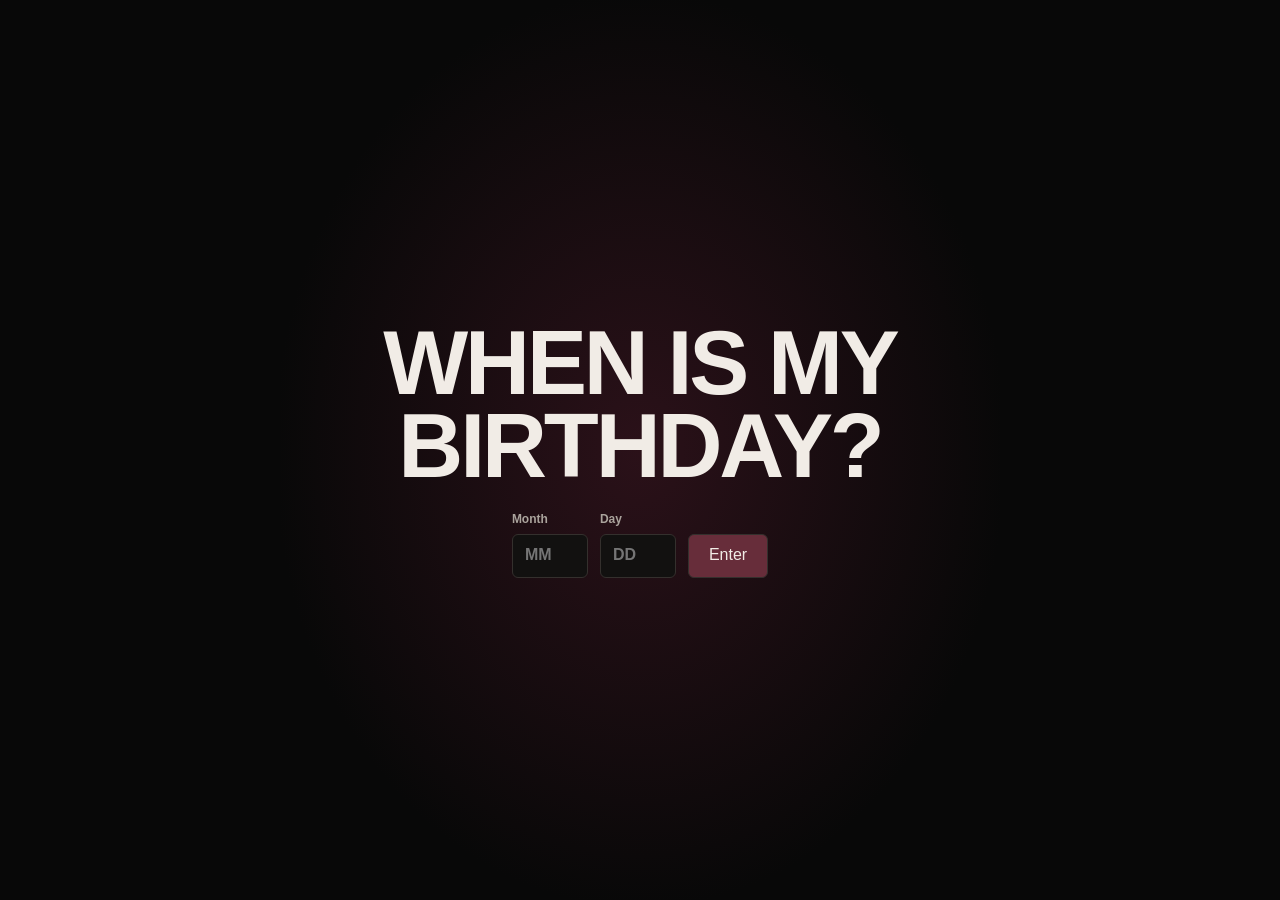
==== birthday.html @ 681bc695 "Add a birthday quiz at the site entrance" ====
<!doctype html>
<html lang="en">
<head>
  <meta charset="utf-8">
  <meta name="viewport" content="width=device-width, initial-scale=1">
  <meta name="theme-color" content="#080808">
  <meta name="robots" content="noindex">
  <link rel="icon" href="data:,">
  <link rel="stylesheet" href="site.css">
  <title>Birthday | Ahmed Khalil Daoudi</title>
  <script src="birthday.js" defer></script>
</head>
<body>
  <main class="birthday-page shell">
    <section class="birthday-question" aria-labelledby="birthday-title">
      <h1 id="birthday-title">When is my birthday?</h1>
      <form id="birthday-form">
        <label>Month <input name="month" type="number" inputmode="numeric" min="1" max="12" step="1" placeholder="MM" required></label>
        <label>Day <input name="day" type="number" inputmode="numeric" min="1" max="31" step="1" placeholder="DD" required></label>
        <button type="submit">Enter</button>
      </form>
    </section>
  </main>
  <audio id="birthday-audio" src="assets/birthday-soundtrack.m4a" preload="none"></audio>
</body>
</html>
---- site.css ----
:root { color-scheme: dark; --bg:#080808; --panel:#121110; --ink:#f1ece6; --muted:#aaa39c; --line:#34302d; --accent:#b96774; font-family:Arial,Helvetica,sans-serif; background:var(--bg); color:var(--ink); }
    * { box-sizing:border-box; }
    html { scroll-behavior:smooth; }
    body { margin:0; line-height:1.55; }
    a { color:inherit; text-decoration:none; }
    a:focus-visible { outline:2px solid var(--accent); outline-offset:5px; }
    .shell { width:min(1360px,calc(100% - 72px)); margin-inline:auto; }
    .masthead { display:flex; justify-content:space-between; align-items:center; min-height:82px; border-bottom:1px solid var(--line); position:relative; z-index:5; }
    .brand { display:flex; align-items:center; gap:12px; font-size:11px; font-weight:700; text-transform:uppercase; letter-spacing:.16em; }
    .brand-mark { display:grid; place-items:center; width:34px; height:34px; border:1px solid #716a62; border-radius:50%; font-family:Georgia,serif; font-size:13px; font-style:italic; letter-spacing:0; }
    nav { display:flex; gap:34px; font-size:10px; font-weight:700; letter-spacing:.17em; text-transform:uppercase; }
    nav a { display:inline-flex; align-items:center; justify-content:center; min-height:44px; min-width:44px; }
    nav a:hover, .text-link:hover { color:var(--accent); }
    .sound-toggle {
      position:fixed; z-index:6; right:clamp(12px,3vw,36px); bottom:max(12px,env(safe-area-inset-bottom));
      width:44px; height:44px; padding:0; border:1px solid var(--line); border-radius:50%;
      background:var(--bg); color:var(--ink); cursor:pointer;
    }
    .sound-toggle:not([hidden]) { display:grid; place-items:center; }
    .sound-toggle:not([data-playing]) .sound-on,
    .sound-toggle[data-playing] .sound-off { display:none; }
    .sound-toggle:disabled { opacity:.5; cursor:default; }
    .sound-toggle:focus-visible { outline:2px solid var(--accent); outline-offset:3px; }
    section { scroll-margin-top:25px; }
    .hero { min-height:720px; position:relative; overflow:hidden; border-bottom:1px solid var(--line); }
    .hero::before { content:""; position:absolute; inset:0; background:radial-gradient(ellipse at 68% 70%,#2b1119 0,transparent 50%); }
    .hero-top { display:flex; justify-content:space-between; align-items:start; gap:30px; position:relative; z-index:3; padding-top:44px; }
    .role-stack { font-family:Impact,"Arial Narrow",sans-serif; font-size:clamp(20px,2.3vw,32px); line-height:.98; text-transform:uppercase; letter-spacing:-.015em; }
    .role-stack span { display:block; }
    .hero-name { position:absolute; z-index:1; top:44px; left:0; right:0; margin:0; color:var(--accent); background:var(--accent) url("assets/burgundy-texture.png") center/cover; -webkit-background-clip:text; background-clip:text; -webkit-text-fill-color:transparent; filter:brightness(2.8); font-family:Impact,"Arial Narrow",sans-serif; font-size:clamp(76px,14.5vw,210px); font-weight:900; line-height:.82; letter-spacing:-.055em; text-align:center; text-transform:uppercase; }
    .hero-name span { display:block; white-space:nowrap; }
    .hero-name span + span { margin-top:.04em; }
    .portrait { position:absolute; z-index:2; height:min(86%,670px); width:auto; max-width:none; right:16%; top:44px; object-fit:contain; -webkit-mask-image:linear-gradient(to bottom,#000 0 45%,transparent 78%); mask-image:linear-gradient(to bottom,#000 0 45%,transparent 78%); }
    .hero-bottom { position:absolute; z-index:3; left:0; right:0; bottom:39px; display:flex; justify-content:space-between; align-items:end; gap:20px; }
    .eyebrow { color:var(--accent); font-size:10px; font-weight:700; text-transform:uppercase; letter-spacing:.2em; }
    .hero-bottom p { max-width:350px; margin:11px 0 22px; color:var(--ink); font-size:16px; }
    .text-link { display:inline-block; padding-bottom:5px; border-bottom:1px solid currentColor; font-size:11px; font-weight:700; text-transform:uppercase; letter-spacing:.14em; }
    .scroll-cue { color:var(--muted); font-size:10px; letter-spacing:.2em; text-transform:uppercase; }
    .scroll-cue::before { content:""; display:inline-block; width:35px; height:1px; margin:0 10px 4px 0; background:var(--accent); }

.section{padding:96px 0;border-bottom:1px solid var(--line)}
.section-head{display:flex;justify-content:space-between;align-items:start;gap:30px;margin-bottom:45px}
.section :is(h1,h2),.contact h2{margin:0;font-family:Impact,"Arial Narrow",sans-serif;font-size:clamp(52px,7vw,100px);font-weight:900;line-height:.92;letter-spacing:-.035em;text-transform:uppercase}
.intro{display:grid;grid-template-columns:1fr 1fr;gap:70px;max-width:1050px;margin-left:auto}
.intro p{margin:0;font-family:Georgia,serif;font-size:clamp(20px,2.2vw,29px);line-height:1.45}
.intro p+p{color:var(--muted)}
.project-list{border-top:1px solid var(--line)}
.project{display:grid;grid-template-columns:4rem minmax(0,1fr) 12rem;gap:25px;padding:36px 0;border-bottom:1px solid var(--line);align-items:start}
.project-number,.project-status{color:var(--accent);font-size:10px;font-weight:700;letter-spacing:.15em;text-transform:uppercase}
.project h3{margin:0 0 10px;font-family:Georgia,serif;font-size:clamp(29px,3vw,43px);font-weight:400;line-height:1.15}
.project p{max-width:620px;margin:0 0 18px;color:var(--muted);font-size:15px}
.project .text-link{margin-top:9px}.project-status{text-align:right}
.facts{display:grid;grid-template-columns:1fr 1fr;gap:70px}
.facts h3{margin:0 0 24px;color:var(--accent);font-size:11px;letter-spacing:.17em;text-transform:uppercase}
.fact{padding:18px 0;border-top:1px solid var(--line)}
.fact h4{margin:0 0 4px;font-family:Georgia,serif;font-size:22px;font-weight:400}
.fact p{margin:0;color:var(--muted);font-size:14px}
.collection{margin-top:75px}.collection:first-of-type{margin-top:0}
.gallery {
  position:relative; display:grid; isolation:isolate;
  width:min(30%,190px); margin:0 auto;
  perspective:1000px;
}
.gallery:focus-visible { outline:2px solid var(--accent); outline-offset:6px; }
.games .gallery { width:min(38%,310px); }
.gallery::before {
  content:""; position:absolute; z-index:-1; inset:-20% -55%;
  background:radial-gradient(ellipse,#5b223550,transparent 67%);
  pointer-events:none;
}
.gallery figure {
  position:relative; grid-area:1 / 1; visibility:hidden; opacity:0; pointer-events:none;
  transition:transform 460ms cubic-bezier(.22,.75,.25,1), opacity 380ms, filter 380ms;
}
.gallery figure[data-slot="current"] {
  visibility:visible; opacity:1; z-index:2; transform:translateZ(0); pointer-events:auto;
  pointer-events:auto;
}
.gallery figure:is([data-slot="previous"],[data-slot="next"]) {
  visibility:visible; opacity:1; filter:brightness(.48); z-index:1;
  transform:translateX(var(--card-offset)) translateY(5%) rotateY(var(--card-tilt)) scale(.83);
}
.gallery figure[data-slot="previous"] { --card-offset:-68%; --card-tilt:33deg; }
.gallery figure[data-slot="next"] { --card-offset:68%; --card-tilt:-33deg; }
.gallery figure button {
  position:absolute; inset:0 0 auto; width:100%; aspect-ratio:var(--art-ratio);
  padding:0; border:0; background:transparent; cursor:pointer;
}
.gallery figure button:focus-visible { outline:3px solid white; outline-offset:-4px; }
.gallery figure:has(button:not([hidden])) { pointer-events:auto; }
.gallery figure:not([data-slot="current"]) figcaption { visibility:hidden; }
@media(prefers-reduced-motion:reduce) { .gallery figure { transition:none; } }
.gallery figure{min-width:0;margin:0}
.collection{--art-ratio:2/3}
.games{--art-ratio:16/9}
.gallery figure > :is(img,.art,.book-cover){
  width:100%;
  aspect-ratio:var(--art-ratio);
  border:1px solid var(--line);
  background:#14100f;
}
.art{display:grid;place-items:center;padding:20px;color:#766d67;text-align:center;font-family:Georgia,serif;font-size:clamp(20px,2vw,30px);line-height:1.1}
.gallery img{display:block;width:100%;height:auto;object-fit:contain}
.cinema img[src="assets/films/i-origins.webp"],
.cinema img[src="assets/films/decision-to-leave.webp"],
.games img[src="assets/games/cyberpunk-2077.webp"],
.games img[src="assets/games/elden-ring.webp"],
.games img[src="assets/games/bloodborne.webp"],
.games img[src="assets/games/witcher-3.webp"]{object-fit:cover}
.games img[src="assets/games/cyberpunk-2077.webp"]{object-position:right center}
.book-cover{position:relative;container-type:inline-size}
.book-cover img{height:100%}
.book-cover-label{position:absolute;inset:auto 3.6% 2.4%;min-height:20.5%;display:grid;align-content:center;gap:1.5cqw;padding:3% 4%;background:rgba(0,0,0,.88);color:#fff;text-align:center;text-transform:uppercase;font-size:6.5cqw;line-height:1.05;font-weight:700}
.book-cover-label span{font-size:3.9cqw;letter-spacing:.06em}
.gallery figcaption{text-align:center;padding:12px 4px 0;min-height:48px;font-size:13px;line-height:1.35}
.gallery figcaption span{display:block;margin-top:3px;color:var(--muted);font-size:12px}
.contact{padding:110px 0}.contact-links{display:flex;gap:30px;flex-wrap:wrap;margin-top:35px}
footer{display:flex;justify-content:space-between;gap:20px;padding:25px 0 42px;border-top:1px solid var(--line);color:#8f8881;font-size:11px}
@media(max-width:900px){.section{padding:75px 0}.intro,.facts{gap:35px}}
@media(max-width:600px){nav{gap:8px;font-size:12px;letter-spacing:0}.section-head{display:block}.section-head :is(h1,h2){margin-top:15px}.intro,.facts{grid-template-columns:1fr}.project{grid-template-columns:2.5rem 1fr;gap:13px}.project-status{grid-column:2;text-align:left}.section :is(h1,h2),.contact h2{font-size:clamp(47px,13vw,70px)}.contact{padding:90px 0}footer{flex-direction:column}}
@media(prefers-reduced-motion:reduce){html{scroll-behavior:auto}}

@media (min-width:901px) and (max-height:950px) { .hero{min-height:650px} .hero-name{font-size:clamp(76px,12vw,170px)} .portrait{height:560px} }
@media (max-width:900px) { .shell{width:min(100% - 36px,700px)} .hero{min-height:650px} .hero-name{font-size:clamp(58px,14.5vw,110px)} .portrait{height:60%;right:5%} }
@media (max-width:600px) { .masthead{min-height:70px} .brand{font-size:9px;letter-spacing:.06em} .brand-mark{width:30px;height:30px} nav{gap:8px;font-size:12px;letter-spacing:0} .hero{min-height:700px} .hero-top{padding-top:25px} .role-stack{display:grid;grid-template-columns:repeat(2,max-content);gap:5px 17px;font-size:15px;line-height:1} .hero-name{top:115px;left:0;right:0;font-size:clamp(66px,19vw,82px);text-align:left} .portrait{top:318px;height:430px;right:-15%;-webkit-mask-image:linear-gradient(to bottom,#000 0 35%,transparent 65%);mask-image:linear-gradient(to bottom,#000 0 35%,transparent 65%)} .hero-bottom{bottom:25px} .hero-bottom p{max-width:245px;font-size:13px} .scroll-cue{display:none} }
    .interest-stage {
      display:grid; align-items:center; container-type:inline-size;
      justify-content:center; margin-top:20px;
      background:radial-gradient(ellipse at 70% 60%,#2b1119,transparent 67%);
    }
    #music .interest-stage {
      grid-template-columns:minmax(0,1fr) minmax(0,1.05fr) minmax(0,1fr);
      max-width:1050px; margin-inline:auto; overflow:clip;
    }
    .music-center { position:relative; z-index:1; text-align:center; }
    .music-center .interest-lettering { margin:0 0 14px; font-size:clamp(28px,12cqw,125px); }
    #music .interest-portrait {
      width:112%; height:auto; justify-self:start;
      mask-image:
        linear-gradient(to bottom,#000 0 48%,transparent 78%),
        linear-gradient(to right,#000 0 72%,transparent 100%);
      mask-composite:intersect;
    }
    #music .music-guitar {
      justify-self:end; width:280%; translate:5cqw -6cqw;
      mask-image:
        linear-gradient(to bottom,#000 0 55%,transparent 98%),
        linear-gradient(to right,transparent 44%,#000 64%),
        linear-gradient(to bottom right,#000 0 75%,transparent 94%);
    }
    .interest-lettering {
      background:var(--accent) url("assets/burgundy-texture.png") center/cover;
      background-clip:text; -webkit-text-fill-color:transparent; filter:brightness(2.8);
      font-family:Impact,"Arial Narrow",sans-serif; font-size:clamp(30px,14cqw,215px);
      font-weight:900; line-height:.86; letter-spacing:-.055em; text-transform:uppercase;
    }
    .collection-deck {
      position:relative; isolation:isolate; container-type:inline-size; overflow:clip;
      display:grid; align-items:center; padding-block:12px 4px;
      background:radial-gradient(ellipse at center,#2b1119,transparent 68%);
    }
    .collection .collection-deck h2,
    .collection .notes-title {
      margin:0; text-align:center; white-space:nowrap;
      font-size:clamp(60px,32cqw,410px); line-height:.88;
    }
    .collection .collection-deck h2 {
      pointer-events:none; grid-area:1 / 1; z-index:-1;
    }
    .collection-deck .gallery { grid-area:1 / 1; margin-top:48px; }
    .collection-deck output { position:absolute; width:1px; height:1px; overflow:hidden; clip-path:inset(50%); }
    #sports { container-type:inline-size; }
    .collection .notes-title { font-size:clamp(54px,20cqw,190px); }
    .interest-portrait {
      display:block; width:100%; height:clamp(125px,37vw,465px);
      object-fit:contain; object-position:center bottom;
      mask-image:linear-gradient(to bottom,#000 0 55%,transparent 100%);
    }
    .music-genres { margin:0; padding:0; list-style:none; }
    .music-genres li + li { margin-top:.16em; }
    #sports .interest-stage { grid-template-columns:minmax(0,min(59%,570px)) minmax(0,min(39%,360px)); }
    #sports .interest-portrait {
      opacity:.85; width:calc(100% + clamp(18px,5cqw,68px)); height:auto;
      margin-left:calc(-1 * clamp(18px,5cqw,68px));
      mask-image:
        linear-gradient(to bottom,#000 0 40%,transparent 88%),
        linear-gradient(to right,transparent 12%,#000 40% calc(100% - clamp(36px,9cqw,110px)),transparent 100%);
      mask-composite:intersect;
    }
    .interest-quote {
      margin:0; padding:16px 0; text-align:center;
      font:clamp(16px,3.4cqw,41px)/1.2 Georgia,serif;
      text-wrap:balance;
    }
    .interest-quote p { margin:0 0 10px; }
    @media(max-width:600px) {
      .music-genres.role-stack { display:block; font-size:clamp(10px,3.2vw,15px); }
    }

.birthday-locked body { display:none; }
.birthday-page {
  min-height:100svh; max-width:720px; display:grid; align-content:center;
  padding-block:48px; text-align:center;
  background:radial-gradient(ellipse at 50% 50%,#2b1119,transparent 72%);
}
.birthday-question h1 {
  margin:0 0 22px; font:900 clamp(42px,10vw,90px)/.92 Impact,"Arial Narrow",sans-serif;
  letter-spacing:-.035em; text-transform:uppercase;
}
#birthday-form {
  display:flex; align-items:end; justify-content:center; gap:12px;
}
#birthday-form label {
  display:grid; gap:5px; text-align:left; color:var(--muted);
  font-size:12px; font-weight:700;
}
#birthday-form :is(input,button) {
  min-height:44px; border:1px solid var(--line); border-radius:6px; padding:8px 12px;
  background:var(--panel); color:var(--ink); font:inherit; font-size:16px;
}
#birthday-form input { width:76px; }
#birthday-form button { background:#672d3a; padding-inline:20px; cursor:pointer; }
#birthday-form :is(input,button):focus-visible { outline:2px solid var(--accent); outline-offset:3px; }
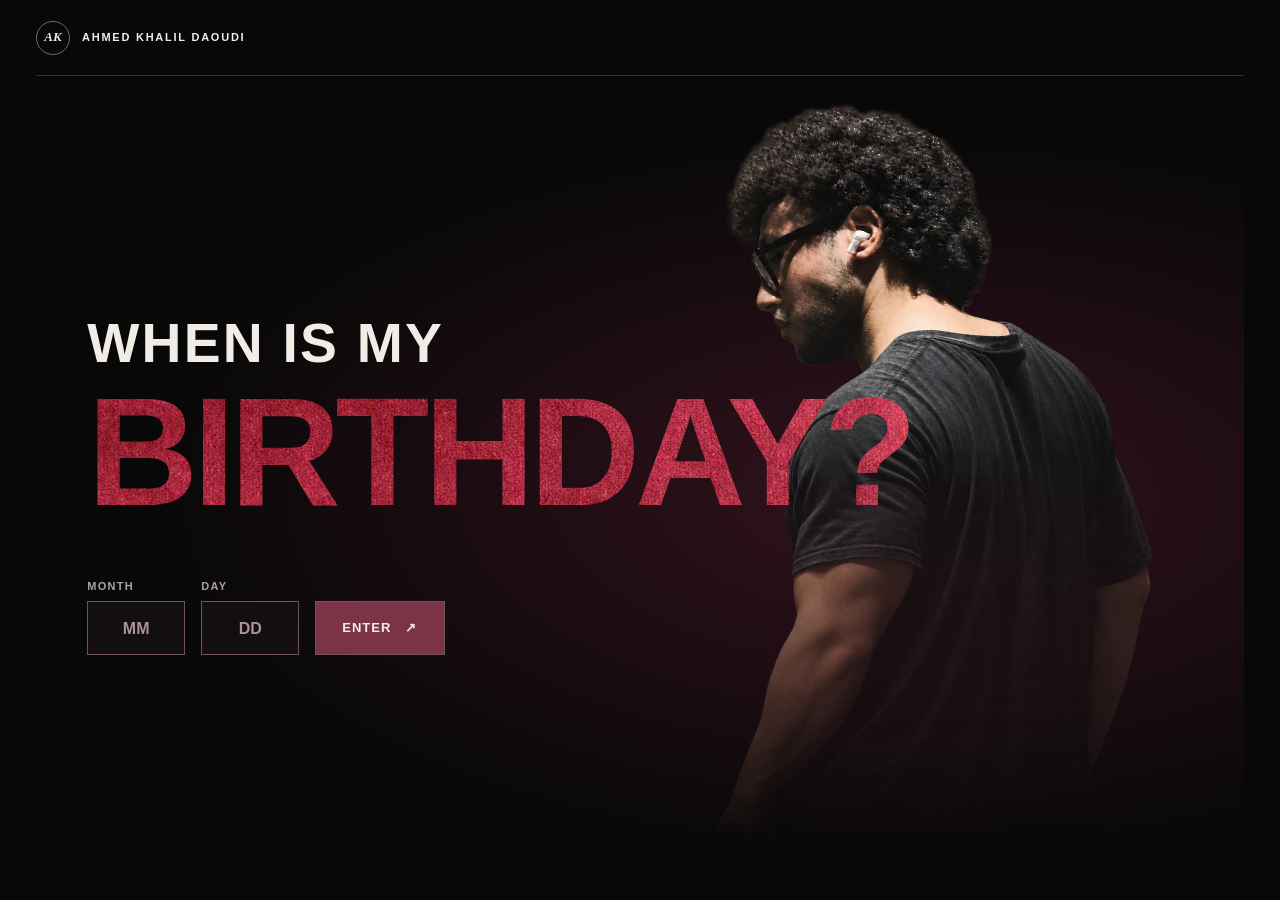
==== commit 79c96e67: "Redesign the birthday entrance to match the portfolio" ====
--- a/birthday.html
+++ b/birthday.html
@@ -11,13 +11,20 @@
   <script src="birthday.js" defer></script>
 </head>
 <body>
+  <header class="birthday-masthead shell">
+    <span class="brand"><span class="brand-mark" aria-hidden="true">AK</span> Ahmed Khalil Daoudi</span>
+  </header>
   <main class="birthday-page shell">
+    <img class="birthday-portrait" src="assets/khalil-cutout-v3.webp" width="1081" height="1455" alt="" fetchpriority="high">
     <section class="birthday-question" aria-labelledby="birthday-title">
-      <h1 id="birthday-title">When is my birthday?</h1>
+      <h1 id="birthday-title">
+        <span class="birthday-opening">When is my</span>
+        <span class="birthday-word">birthday?</span>
+      </h1>
       <form id="birthday-form">
         <label>Month <input name="month" type="number" inputmode="numeric" min="1" max="12" step="1" placeholder="MM" required></label>
         <label>Day <input name="day" type="number" inputmode="numeric" min="1" max="31" step="1" placeholder="DD" required></label>
-        <button type="submit">Enter</button>
+        <button type="submit">Enter <span aria-hidden="true">↗</span></button>
       </form>
     </section>
   </main>
--- a/site.css
+++ b/site.css
@@ -198,26 +198,62 @@
     }
 
 .birthday-locked body { display:none; }
+.birthday-masthead {
+  min-height:76px; display:flex; align-items:center; border-bottom:1px solid var(--line);
+}
 .birthday-page {
-  min-height:100svh; max-width:720px; display:grid; align-content:center;
-  padding-block:48px; text-align:center;
-  background:radial-gradient(ellipse at 50% 50%,#2b1119,transparent 72%);
-}
+  position:relative; isolation:isolate; min-height:calc(100svh - 76px);
+  display:grid; align-items:center; padding:54px clamp(0px,4vw,64px);
+  background:radial-gradient(ellipse at 72% 51%,#33121d,transparent 62%);
+}
+.birthday-portrait {
+  position:absolute; z-index:-1; bottom:2%; right:1%; width:50%; height:95%;
+  object-fit:contain; object-position:bottom right; pointer-events:none;
+  mask-image:linear-gradient(to bottom,#000 0 44%,transparent 94%);
+}
+.birthday-question { min-width:0; }
 .birthday-question h1 {
-  margin:0 0 22px; font:900 clamp(42px,10vw,90px)/.92 Impact,"Arial Narrow",sans-serif;
+  margin:0 0 clamp(32px,5vw,64px); font:900 clamp(55px,12vw,174px)/.82 Impact,"Arial Narrow",sans-serif;
   letter-spacing:-.035em; text-transform:uppercase;
 }
+.birthday-opening {
+  display:block; margin-bottom:.44em; font-size:.36em; letter-spacing:.04em;
+}
+.birthday-word {
+  display:block; width:max-content; color:var(--accent);
+  background:var(--accent) url("assets/burgundy-texture.png") center/cover;
+  background-clip:text; -webkit-text-fill-color:transparent; filter:brightness(2.8);
+}
 #birthday-form {
-  display:flex; align-items:end; justify-content:center; gap:12px;
+  display:flex; align-items:end; gap:clamp(8px,2vw,16px);
 }
 #birthday-form label {
-  display:grid; gap:5px; text-align:left; color:var(--muted);
-  font-size:12px; font-weight:700;
+  display:grid; gap:8px; color:var(--muted); font-size:11px; line-height:1.2;
+  font-weight:700; letter-spacing:.12em; text-transform:uppercase;
 }
 #birthday-form :is(input,button) {
-  min-height:44px; border:1px solid var(--line); border-radius:6px; padding:8px 12px;
-  background:var(--panel); color:var(--ink); font:inherit; font-size:16px;
-}
-#birthday-form input { width:76px; }
-#birthday-form button { background:#672d3a; padding-inline:20px; cursor:pointer; }
+  min-height:54px; border:1px solid #71535a; padding:0 12px; border-radius:0;
+  background:#130e10; color:var(--ink); font:inherit; font-size:16px;
+}
+#birthday-form input {
+  width:clamp(64px,12vw,98px); text-align:center; font-variant-numeric:tabular-nums;
+  -moz-appearance:textfield; appearance:textfield;
+}
+#birthday-form input::-webkit-inner-spin-button { appearance:none; }
+#birthday-form input::placeholder { color:#aa9297; }
+#birthday-form button {
+  display:inline-flex; align-items:center; justify-content:center; gap:14px;
+  padding-inline:clamp(12px,3vw,26px); background:#7b3446; cursor:pointer;
+  font-size:13px; font-weight:700; letter-spacing:.08em; text-transform:uppercase;
+}
+#birthday-form button:hover { background:#93445a; }
 #birthday-form :is(input,button):focus-visible { outline:2px solid var(--accent); outline-offset:3px; }
+@media(max-width:700px) {
+  .birthday-masthead { min-height:60px; }
+  .birthday-page {
+    min-height:calc(100svh - 60px); align-items:end; padding:0 0 clamp(54px,11vh,120px);
+    background:radial-gradient(ellipse at 62% 39%,#33121d,transparent 66%);
+  }
+  .birthday-portrait { bottom:auto; top:2%; right:0; width:min(96%,420px); height:auto; }
+  .birthday-question h1 { font-size:clamp(47px,19vw,100px); }
+}
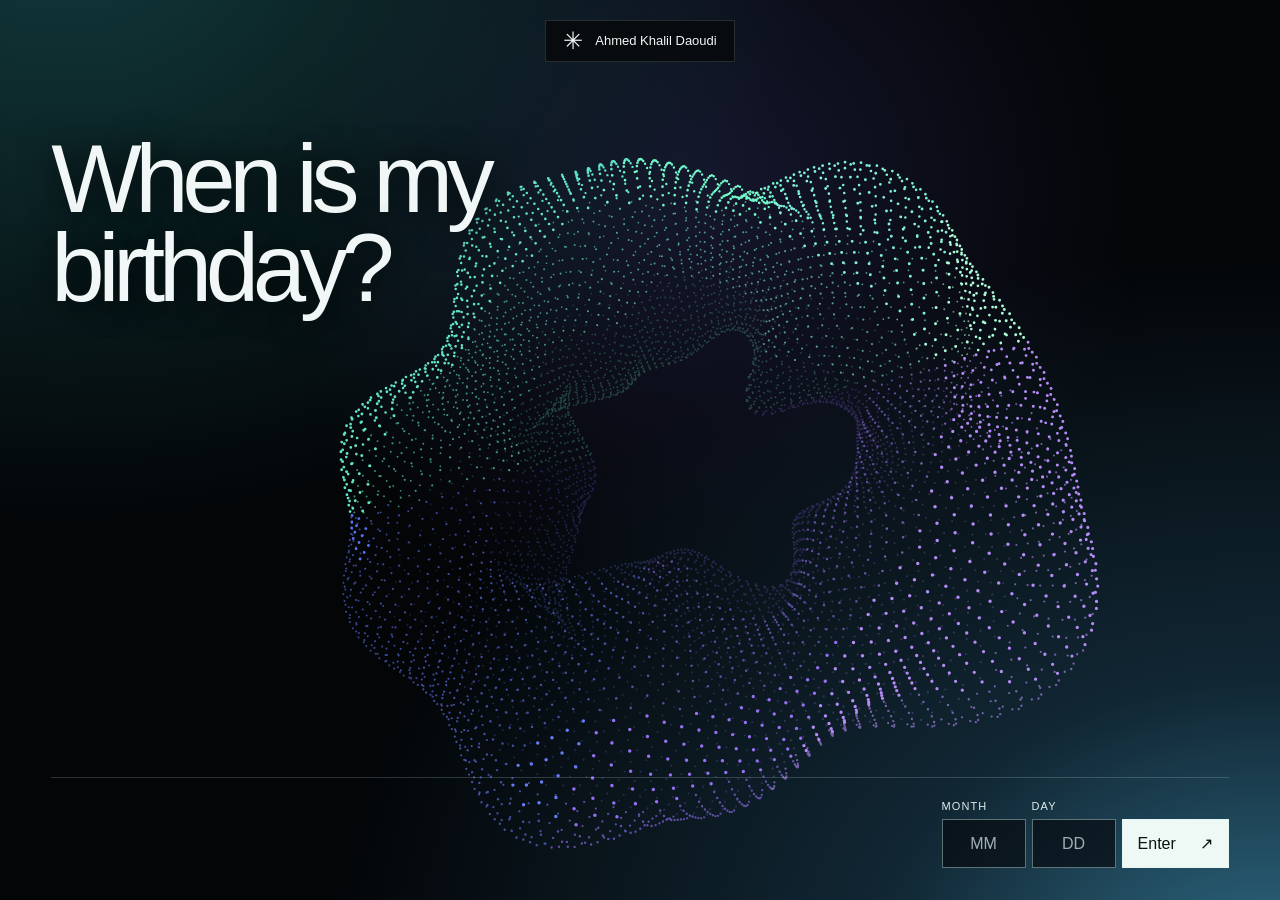
==== commit 05b27b3b: "Rework birthday entrance with a live particle orb" ====
--- a/birthday.html
+++ b/birthday.html
@@ -9,24 +9,20 @@
   <link rel="stylesheet" href="site.css">
   <title>Birthday | Ahmed Khalil Daoudi</title>
   <script src="birthday.js" defer></script>
+  <script src="birthday-orb.js" defer></script>
 </head>
-<body>
-  <header class="birthday-masthead shell">
-    <span class="brand"><span class="brand-mark" aria-hidden="true">AK</span> Ahmed Khalil Daoudi</span>
-  </header>
-  <main class="birthday-page shell">
-    <img class="birthday-portrait" src="assets/khalil-cutout-v3.webp" width="1081" height="1455" alt="" fetchpriority="high">
-    <section class="birthday-question" aria-labelledby="birthday-title">
-      <h1 id="birthday-title">
-        <span class="birthday-opening">When is my</span>
-        <span class="birthday-word">birthday?</span>
-      </h1>
+<body class="birthday-entry">
+  <main class="birthday-page" aria-labelledby="birthday-title">
+    <header class="birthday-masthead"><span aria-hidden="true">✳</span> Ahmed Khalil Daoudi</header>
+    <canvas class="birthday-orb" aria-hidden="true"></canvas>
+    <h1 id="birthday-title">When is my<br>birthday?</h1>
+    <div class="birthday-answer">
       <form id="birthday-form">
         <label>Month <input name="month" type="number" inputmode="numeric" min="1" max="12" step="1" placeholder="MM" required></label>
         <label>Day <input name="day" type="number" inputmode="numeric" min="1" max="31" step="1" placeholder="DD" required></label>
         <button type="submit">Enter <span aria-hidden="true">↗</span></button>
       </form>
-    </section>
+    </div>
   </main>
   <audio id="birthday-audio" src="assets/birthday-soundtrack.m4a" preload="none"></audio>
 </body>
--- a/site.css
+++ b/site.css
@@ -198,62 +198,58 @@
     }
 
 .birthday-locked body { display:none; }
+.birthday-entry { background:#030507; color:#f1f7f6; }
+.birthday-page {
+  position:relative; isolation:isolate; display:grid; grid-template-rows:auto 1fr auto;
+  min-height:100svh; overflow:hidden; padding:20px clamp(22px,4vw,64px) 32px;
+  background:
+    radial-gradient(ellipse at 5% -9%,#123a3c 0,transparent 44%),
+    radial-gradient(ellipse at 99% 110%,#306d87 0,#112734 22%,transparent 53%),
+    radial-gradient(ellipse at 55% 21%,#15162c 0,transparent 44%);
+}
 .birthday-masthead {
-  min-height:76px; display:flex; align-items:center; border-bottom:1px solid var(--line);
-}
-.birthday-page {
-  position:relative; isolation:isolate; min-height:calc(100svh - 76px);
-  display:grid; align-items:center; padding:54px clamp(0px,4vw,64px);
-  background:radial-gradient(ellipse at 72% 51%,#33121d,transparent 62%);
-}
-.birthday-portrait {
-  position:absolute; z-index:-1; bottom:2%; right:1%; width:50%; height:95%;
-  object-fit:contain; object-position:bottom right; pointer-events:none;
-  mask-image:linear-gradient(to bottom,#000 0 44%,transparent 94%);
-}
-.birthday-question { min-width:0; }
-.birthday-question h1 {
-  margin:0 0 clamp(32px,5vw,64px); font:900 clamp(55px,12vw,174px)/.82 Impact,"Arial Narrow",sans-serif;
-  letter-spacing:-.035em; text-transform:uppercase;
-}
-.birthday-opening {
-  display:block; margin-bottom:.44em; font-size:.36em; letter-spacing:.04em;
-}
-.birthday-word {
-  display:block; width:max-content; color:var(--accent);
-  background:var(--accent) url("assets/burgundy-texture.png") center/cover;
-  background-clip:text; -webkit-text-fill-color:transparent; filter:brightness(2.8);
-}
-#birthday-form {
-  display:flex; align-items:end; gap:clamp(8px,2vw,16px);
-}
+  justify-self:center; display:flex; align-items:center; gap:12px; z-index:1;
+  padding:8px 17px; border:1px solid #c4e5e729; background:#06090bd9;
+  font:400 13px/1.2 "Helvetica Neue",Arial,sans-serif;
+}
+.birthday-masthead span { font-size:24px; line-height:1; }
+.birthday-page h1 {
+  position:relative; align-self:start; z-index:1; pointer-events:none;
+  margin:clamp(50px,8vh,102px) 0 0;
+  font:300 clamp(54px,7.5vw,116px)/.93 "Helvetica Neue",Arial,sans-serif;
+  letter-spacing:-.067em; text-shadow:0 2px 34px #030507;
+}
+.birthday-orb {
+  position:absolute; inset:0; width:100%; height:100%; z-index:0; pointer-events:none;
+}
+.birthday-answer {
+  position:relative; z-index:1; display:flex; justify-content:flex-end;
+  border-top:1px solid #c4e5e734; padding-top:22px;
+}
+#birthday-form { display:flex; align-items:end; gap:6px; }
 #birthday-form label {
-  display:grid; gap:8px; color:var(--muted); font-size:11px; line-height:1.2;
-  font-weight:700; letter-spacing:.12em; text-transform:uppercase;
+  display:grid; gap:6px; color:#deebed; font:400 11px/1.2 "Helvetica Neue",Arial,sans-serif;
+  letter-spacing:.1em; text-transform:uppercase;
 }
 #birthday-form :is(input,button) {
-  min-height:54px; border:1px solid #71535a; padding:0 12px; border-radius:0;
-  background:#130e10; color:var(--ink); font:inherit; font-size:16px;
+  min-height:49px; padding:0 12px; border:1px solid #d0f5f06b; border-radius:0;
+  background:#070b10b3; color:#f4fcfa; font:16px "Helvetica Neue",Arial,sans-serif;
 }
 #birthday-form input {
-  width:clamp(64px,12vw,98px); text-align:center; font-variant-numeric:tabular-nums;
-  -moz-appearance:textfield; appearance:textfield;
+  width:clamp(62px,11vw,84px); text-align:center; appearance:textfield;
 }
 #birthday-form input::-webkit-inner-spin-button { appearance:none; }
-#birthday-form input::placeholder { color:#aa9297; }
+#birthday-form input::placeholder { color:#9eafb5; }
 #birthday-form button {
-  display:inline-flex; align-items:center; justify-content:center; gap:14px;
-  padding-inline:clamp(12px,3vw,26px); background:#7b3446; cursor:pointer;
-  font-size:13px; font-weight:700; letter-spacing:.08em; text-transform:uppercase;
-}
-#birthday-form button:hover { background:#93445a; }
-#birthday-form :is(input,button):focus-visible { outline:2px solid var(--accent); outline-offset:3px; }
-@media(max-width:700px) {
-  .birthday-masthead { min-height:60px; }
-  .birthday-page {
-    min-height:calc(100svh - 60px); align-items:end; padding:0 0 clamp(54px,11vh,120px);
-    background:radial-gradient(ellipse at 62% 39%,#33121d,transparent 66%);
-  }
-  .birthday-portrait { bottom:auto; top:2%; right:0; width:min(96%,420px); height:auto; }
-  .birthday-question h1 { font-size:clamp(47px,19vw,100px); }
-}
+  display:inline-flex; align-items:center; justify-content:space-between; gap:24px;
+  padding-inline:15px; background:#eef8f5; color:#08120f; cursor:pointer;
+}
+#birthday-form button:hover { background:#bcffdf; }
+#birthday-form :is(input,button):focus-visible { outline:2px solid #98ffce; outline-offset:3px; }
+@media(max-width:650px) {
+  .birthday-page { min-height:max(560px,100svh); padding:16px 22px max(24px,env(safe-area-inset-bottom)); }
+  .birthday-page h1 { font-size:clamp(43px,11vw,64px); margin-top:34px; }
+  .birthday-answer { justify-content:stretch; padding-top:15px; }
+  #birthday-form { width:100%; }
+  #birthday-form button { flex:1; }
+}
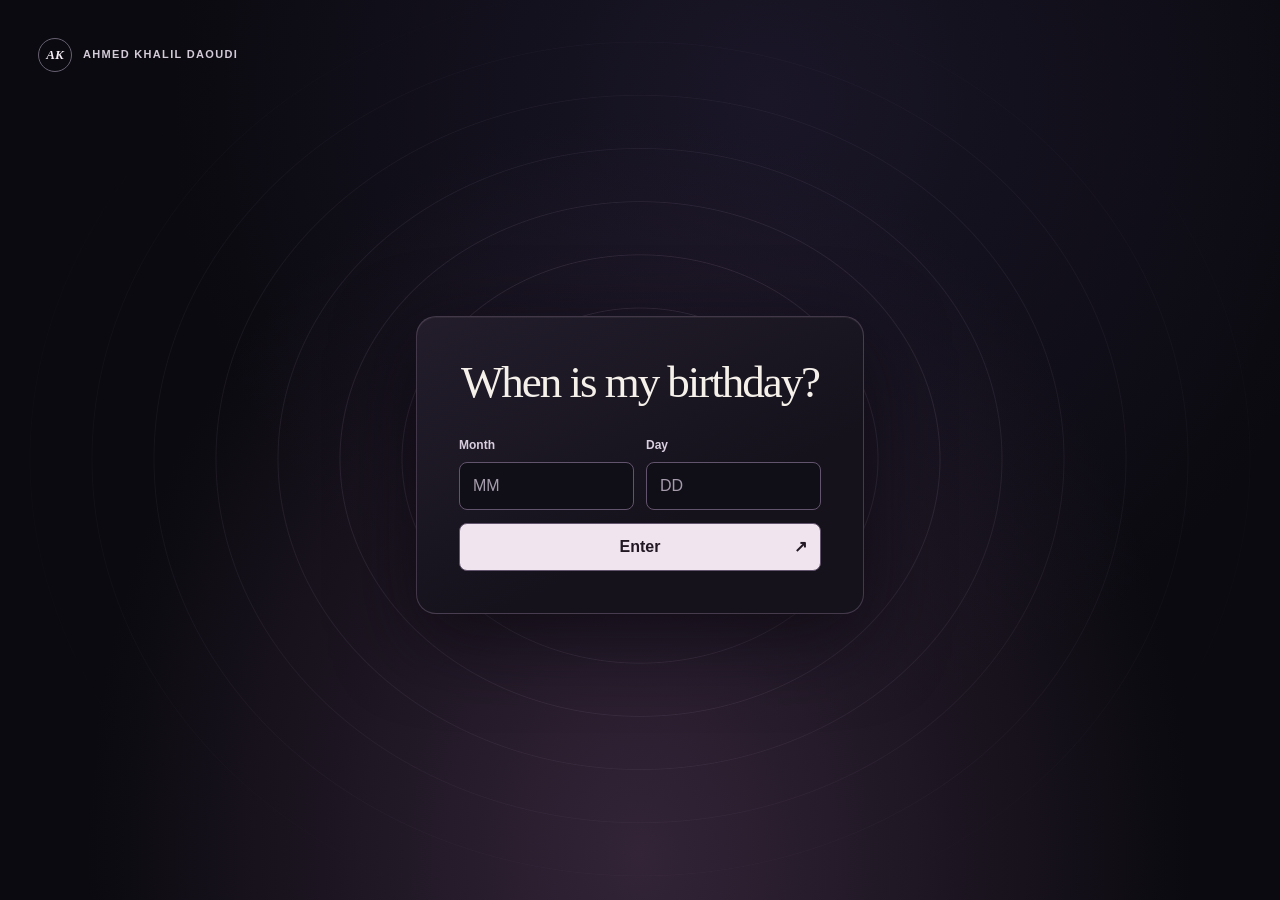
==== commit 84010ff6: "Center the birthday entrance and loop its soundtrack" ====
--- a/birthday.html
+++ b/birthday.html
@@ -3,27 +3,25 @@
 <head>
   <meta charset="utf-8">
   <meta name="viewport" content="width=device-width, initial-scale=1">
-  <meta name="theme-color" content="#080808">
+  <meta name="theme-color" content="#0b0a10">
   <meta name="robots" content="noindex">
   <link rel="icon" href="data:,">
   <link rel="stylesheet" href="site.css">
   <title>Birthday | Ahmed Khalil Daoudi</title>
   <script src="birthday.js" defer></script>
-  <script src="birthday-orb.js" defer></script>
 </head>
 <body class="birthday-entry">
+  <header class="birthday-masthead"><span class="brand-mark" aria-hidden="true">AK</span> Ahmed Khalil Daoudi</header>
   <main class="birthday-page" aria-labelledby="birthday-title">
-    <header class="birthday-masthead"><span aria-hidden="true">✳</span> Ahmed Khalil Daoudi</header>
-    <canvas class="birthday-orb" aria-hidden="true"></canvas>
-    <h1 id="birthday-title">When is my<br>birthday?</h1>
-    <div class="birthday-answer">
+    <section class="birthday-answer">
+      <h1 id="birthday-title">When is my birthday?</h1>
       <form id="birthday-form">
         <label>Month <input name="month" type="number" inputmode="numeric" min="1" max="12" step="1" placeholder="MM" required></label>
         <label>Day <input name="day" type="number" inputmode="numeric" min="1" max="31" step="1" placeholder="DD" required></label>
         <button type="submit">Enter <span aria-hidden="true">↗</span></button>
       </form>
-    </div>
+    </section>
   </main>
-  <audio id="birthday-audio" src="assets/birthday-soundtrack.m4a" preload="none"></audio>
+  <audio id="birthday-audio" src="assets/birthday-soundtrack.m4a" preload="none" loop></audio>
 </body>
 </html>
--- a/site.css
+++ b/site.css
@@ -198,58 +198,66 @@
     }
 
 .birthday-locked body { display:none; }
-.birthday-entry { background:#030507; color:#f1f7f6; }
+.birthday-entry {
+  position:relative; isolation:isolate; min-height:100svh;
+  background:#0b0a10; color:#f5f0ea;
+}
+.birthday-masthead {
+  position:absolute; z-index:1; inset:0 0 auto; display:flex; align-items:center; gap:11px;
+  padding:clamp(18px,4vw,38px); color:#d3cbd8;
+  font-size:11px; font-weight:700; letter-spacing:.12em; text-transform:uppercase;
+}
+.birthday-masthead .brand-mark { border-color:#676071; color:#f4edf5; }
 .birthday-page {
-  position:relative; isolation:isolate; display:grid; grid-template-rows:auto 1fr auto;
-  min-height:100svh; overflow:hidden; padding:20px clamp(22px,4vw,64px) 32px;
+  position:relative; display:grid; place-items:center; isolation:isolate; overflow:hidden;
+  min-height:100svh; padding:100px 18px 70px;
   background:
-    radial-gradient(ellipse at 5% -9%,#123a3c 0,transparent 44%),
-    radial-gradient(ellipse at 99% 110%,#306d87 0,#112734 22%,transparent 53%),
-    radial-gradient(ellipse at 55% 21%,#15162c 0,transparent 44%);
-}
-.birthday-masthead {
-  justify-self:center; display:flex; align-items:center; gap:12px; z-index:1;
-  padding:8px 17px; border:1px solid #c4e5e729; background:#06090bd9;
-  font:400 13px/1.2 "Helvetica Neue",Arial,sans-serif;
-}
-.birthday-masthead span { font-size:24px; line-height:1; }
-.birthday-page h1 {
-  position:relative; align-self:start; z-index:1; pointer-events:none;
-  margin:clamp(50px,8vh,102px) 0 0;
-  font:300 clamp(54px,7.5vw,116px)/.93 "Helvetica Neue",Arial,sans-serif;
-  letter-spacing:-.067em; text-shadow:0 2px 34px #030507;
-}
-.birthday-orb {
-  position:absolute; inset:0; width:100%; height:100%; z-index:0; pointer-events:none;
+    radial-gradient(ellipse at 50% 95%,#332438 0,transparent 61%),
+    radial-gradient(ellipse at 60% 11%,#1a1628,transparent 55%);
+}
+.birthday-page::before {
+  content:""; position:absolute; inset:0; z-index:-1; pointer-events:none;
+  background:repeating-radial-gradient(ellipse 50% 61% at 50% 51%,transparent 0 51px,#dbbde421 52px,transparent 53px 62px);
+  mask-image:radial-gradient(ellipse at 50% 50%,#000 22%,transparent 76%);
 }
 .birthday-answer {
-  position:relative; z-index:1; display:flex; justify-content:flex-end;
-  border-top:1px solid #c4e5e734; padding-top:22px;
-}
-#birthday-form { display:flex; align-items:end; gap:6px; }
+  width:min(100%,448px); padding:clamp(23px,6vw,42px);
+  border:1px solid #7e6d876b; border-radius:20px;
+  background:linear-gradient(153deg,#231d2b,#15121c 65%);
+  box-shadow:0 24px 80px #08060ca8,0 1px #f5f0ea0e inset;
+}
+.birthday-answer h1 {
+  margin:0 0 29px; text-align:center;
+  font:400 clamp(34px,6.5vw,45px)/1.06 Georgia,serif;
+  letter-spacing:-.045em; text-wrap:balance;
+}
+#birthday-form {
+  display:grid; grid-template-columns:repeat(2,minmax(0,1fr)); gap:13px 12px;
+}
 #birthday-form label {
-  display:grid; gap:6px; color:#deebed; font:400 11px/1.2 "Helvetica Neue",Arial,sans-serif;
-  letter-spacing:.1em; text-transform:uppercase;
+  display:grid; gap:7px; min-width:0; color:#d9cedf;
+  font-size:12px; font-weight:700;
 }
 #birthday-form :is(input,button) {
-  min-height:49px; padding:0 12px; border:1px solid #d0f5f06b; border-radius:0;
-  background:#070b10b3; color:#f4fcfa; font:16px "Helvetica Neue",Arial,sans-serif;
+  min-width:0; min-height:48px; padding:0 13px; border:1px solid #63546d;
+  border-radius:8px; font:16px Arial,sans-serif;
 }
 #birthday-form input {
-  width:clamp(62px,11vw,84px); text-align:center; appearance:textfield;
+  width:100%; appearance:textfield; background:#100e16; color:inherit;
+  font-variant-numeric:tabular-nums;
 }
 #birthday-form input::-webkit-inner-spin-button { appearance:none; }
-#birthday-form input::placeholder { color:#9eafb5; }
+#birthday-form input::placeholder { color:#a59bac; }
 #birthday-form button {
-  display:inline-flex; align-items:center; justify-content:space-between; gap:24px;
-  padding-inline:15px; background:#eef8f5; color:#08120f; cursor:pointer;
-}
-#birthday-form button:hover { background:#bcffdf; }
-#birthday-form :is(input,button):focus-visible { outline:2px solid #98ffce; outline-offset:3px; }
-@media(max-width:650px) {
-  .birthday-page { min-height:max(560px,100svh); padding:16px 22px max(24px,env(safe-area-inset-bottom)); }
-  .birthday-page h1 { font-size:clamp(43px,11vw,64px); margin-top:34px; }
-  .birthday-answer { justify-content:stretch; padding-top:15px; }
-  #birthday-form { width:100%; }
-  #birthday-form button { flex:1; }
-}
+  grid-column:1/-1; display:grid; grid-template-columns:1fr auto 1fr; align-items:center;
+  background:#f0e5ef; color:#211824; font-weight:700; cursor:pointer;
+}
+#birthday-form button::before { content:""; }
+#birthday-form button span { justify-self:end; }
+#birthday-form button:hover { background:#fff4ff; }
+#birthday-form :is(input,button):focus-visible { outline:2px solid #efbafb; outline-offset:3px; }
+@media(max-width:600px) {
+  .birthday-page::before {
+    background:repeating-radial-gradient(circle at 50% 51%,transparent 0 28px,#dbbde421 29px,transparent 30px 39px);
+  }
+}
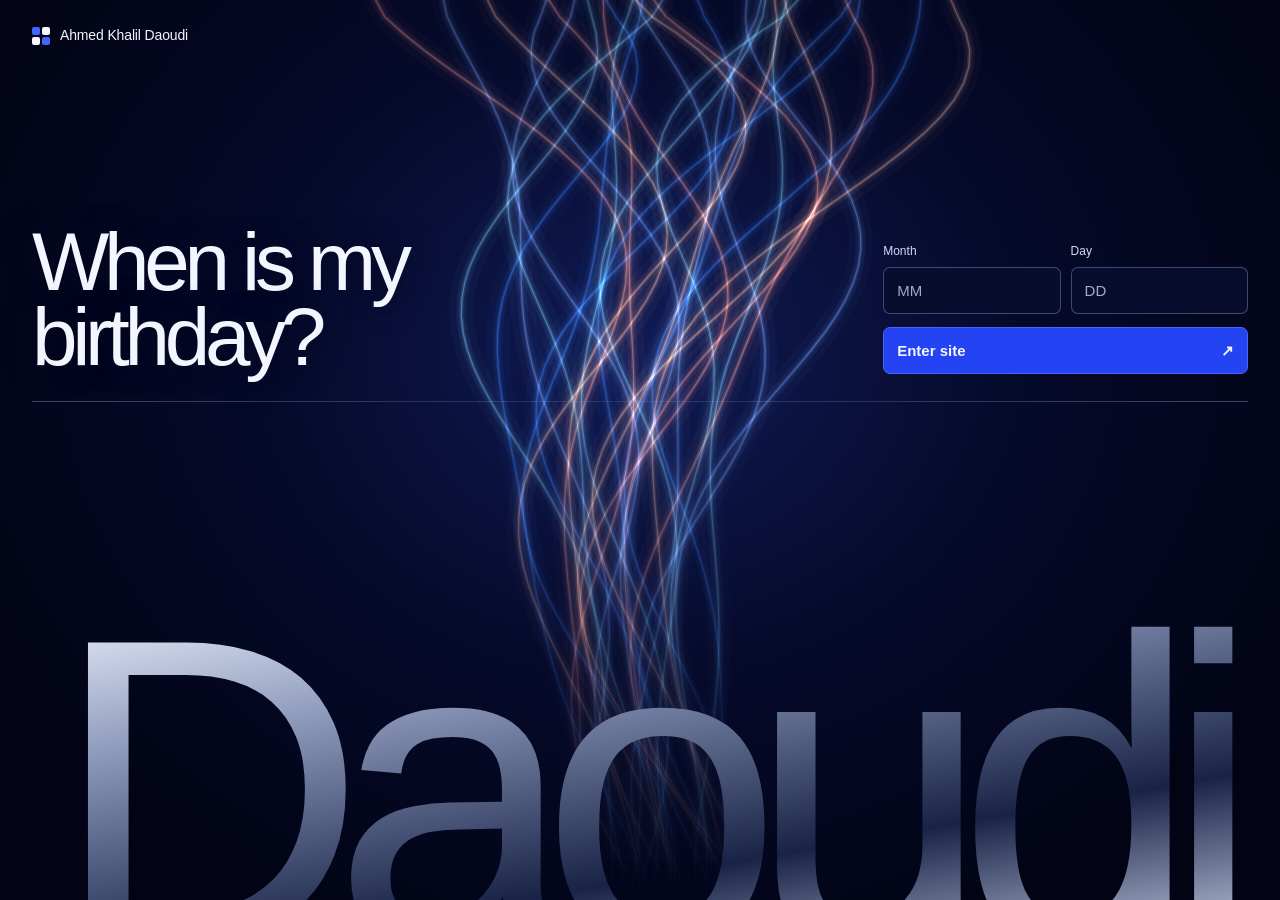
==== commit 7c4a604c: "Restyle the birthday entrance with Cortex-inspired light threads" ====
--- a/birthday.html
+++ b/birthday.html
@@ -3,24 +3,27 @@
 <head>
   <meta charset="utf-8">
   <meta name="viewport" content="width=device-width, initial-scale=1">
-  <meta name="theme-color" content="#0b0a10">
+  <meta name="theme-color" content="#03051b">
   <meta name="robots" content="noindex">
   <link rel="icon" href="data:,">
   <link rel="stylesheet" href="site.css">
   <title>Birthday | Ahmed Khalil Daoudi</title>
   <script src="birthday.js" defer></script>
+  <script src="birthday-light.js" defer></script>
 </head>
 <body class="birthday-entry">
-  <header class="birthday-masthead"><span class="brand-mark" aria-hidden="true">AK</span> Ahmed Khalil Daoudi</header>
   <main class="birthday-page" aria-labelledby="birthday-title">
-    <section class="birthday-answer">
-      <h1 id="birthday-title">When is my birthday?</h1>
+    <canvas class="birthday-light" aria-hidden="true"></canvas>
+    <header class="birthday-masthead"><span aria-hidden="true"></span> Ahmed Khalil Daoudi</header>
+    <section class="birthday-content" aria-labelledby="birthday-title">
+      <h1 id="birthday-title">When is my<br>birthday?</h1>
       <form id="birthday-form">
         <label>Month <input name="month" type="number" inputmode="numeric" min="1" max="12" step="1" placeholder="MM" required></label>
         <label>Day <input name="day" type="number" inputmode="numeric" min="1" max="31" step="1" placeholder="DD" required></label>
-        <button type="submit">Enter <span aria-hidden="true">↗</span></button>
+        <button type="submit">Enter site <span aria-hidden="true">↗</span></button>
       </form>
     </section>
+    <div class="birthday-wordmark" aria-hidden="true">Daoudi</div>
   </main>
   <audio id="birthday-audio" src="assets/birthday-soundtrack.m4a" preload="none" loop></audio>
 </body>
--- a/site.css
+++ b/site.css
@@ -198,66 +198,64 @@
     }
 
 .birthday-locked body { display:none; }
-.birthday-entry {
-  position:relative; isolation:isolate; min-height:100svh;
-  background:#0b0a10; color:#f5f0ea;
-}
+.birthday-entry { background:#03051b; color:#f4f6ff; }
+.birthday-page {
+  position:relative; isolation:isolate; min-height:100svh; overflow:hidden;
+  padding:0 clamp(20px,2.5vw,42px);
+  background:radial-gradient(ellipse at 50% 39%,#101b55 0,#060a2b 40%,#020416 79%);
+  font-family:"Helvetica Neue",Arial,sans-serif;
+}
+.birthday-light { position:absolute; inset:0; width:100%; height:100%; z-index:-1; pointer-events:none; }
 .birthday-masthead {
-  position:absolute; z-index:1; inset:0 0 auto; display:flex; align-items:center; gap:11px;
-  padding:clamp(18px,4vw,38px); color:#d3cbd8;
-  font-size:11px; font-weight:700; letter-spacing:.12em; text-transform:uppercase;
-}
-.birthday-masthead .brand-mark { border-color:#676071; color:#f4edf5; }
-.birthday-page {
-  position:relative; display:grid; place-items:center; isolation:isolate; overflow:hidden;
-  min-height:100svh; padding:100px 18px 70px;
-  background:
-    radial-gradient(ellipse at 50% 95%,#332438 0,transparent 61%),
-    radial-gradient(ellipse at 60% 11%,#1a1628,transparent 55%);
-}
-.birthday-page::before {
-  content:""; position:absolute; inset:0; z-index:-1; pointer-events:none;
-  background:repeating-radial-gradient(ellipse 50% 61% at 50% 51%,transparent 0 51px,#dbbde421 52px,transparent 53px 62px);
-  mask-image:radial-gradient(ellipse at 50% 50%,#000 22%,transparent 76%);
-}
-.birthday-answer {
-  width:min(100%,448px); padding:clamp(23px,6vw,42px);
-  border:1px solid #7e6d876b; border-radius:20px;
-  background:linear-gradient(153deg,#231d2b,#15121c 65%);
-  box-shadow:0 24px 80px #08060ca8,0 1px #f5f0ea0e inset;
-}
-.birthday-answer h1 {
-  margin:0 0 29px; text-align:center;
-  font:400 clamp(34px,6.5vw,45px)/1.06 Georgia,serif;
-  letter-spacing:-.045em; text-wrap:balance;
-}
-#birthday-form {
-  display:grid; grid-template-columns:repeat(2,minmax(0,1fr)); gap:13px 12px;
-}
-#birthday-form label {
-  display:grid; gap:7px; min-width:0; color:#d9cedf;
-  font-size:12px; font-weight:700;
-}
+  min-height:72px; display:flex; align-items:center; gap:10px;
+  font-size:14px; font-weight:500; letter-spacing:-.01em;
+}
+.birthday-masthead span {
+  width:8px; height:8px; border-radius:2px; background:#4364ff;
+  box-shadow:10px 0 #f6f7ff,0 10px #f6f7ff,10px 10px #4364ff;
+  margin:0 10px 10px 0;
+}
+.birthday-content {
+  position:relative; display:grid; grid-template-columns:minmax(0,1fr) minmax(250px,30%);
+  align-items:end; gap:24px; margin-top:clamp(56px,17vh,205px); padding-bottom:28px;
+}
+.birthday-content::after {
+  content:""; position:absolute; inset:auto 0 0; height:1px;
+  background:linear-gradient(90deg,#8298d36b,#afc6ff22,#8298d36b);
+}
+.birthday-content h1 {
+  margin:0; font-size:clamp(46px,6.4vw,106px); line-height:.91; font-weight:300;
+  letter-spacing:-.065em; text-shadow:0 0 28px #060822;
+}
+#birthday-form { display:grid; grid-template-columns:repeat(2,minmax(0,1fr)); gap:10px; }
+#birthday-form label { display:grid; gap:7px; color:#d1d9f8; font-size:12px; font-weight:500; }
 #birthday-form :is(input,button) {
-  min-width:0; min-height:48px; padding:0 13px; border:1px solid #63546d;
-  border-radius:8px; font:16px Arial,sans-serif;
+  width:100%; min-width:0; height:47px; padding:0 13px; border-radius:7px;
+  color:#f3f5ff; font:15px "Helvetica Neue",Arial,sans-serif;
 }
 #birthday-form input {
-  width:100%; appearance:textfield; background:#100e16; color:inherit;
+  appearance:textfield; border:1px solid #7786be80; background:#080e2ee0;
   font-variant-numeric:tabular-nums;
 }
 #birthday-form input::-webkit-inner-spin-button { appearance:none; }
-#birthday-form input::placeholder { color:#a59bac; }
+#birthday-form input::placeholder { color:#a0accd; }
 #birthday-form button {
-  grid-column:1/-1; display:grid; grid-template-columns:1fr auto 1fr; align-items:center;
-  background:#f0e5ef; color:#211824; font-weight:700; cursor:pointer;
-}
-#birthday-form button::before { content:""; }
-#birthday-form button span { justify-self:end; }
-#birthday-form button:hover { background:#fff4ff; }
-#birthday-form :is(input,button):focus-visible { outline:2px solid #efbafb; outline-offset:3px; }
-@media(max-width:600px) {
-  .birthday-page::before {
-    background:repeating-radial-gradient(circle at 50% 51%,transparent 0 28px,#dbbde421 29px,transparent 30px 39px);
-  }
-}
+  grid-column:1/-1; display:flex; align-items:center; justify-content:space-between;
+  margin-top:3px; border:1px solid #4b63fd; background:#2444f3; cursor:pointer; font-weight:600;
+}
+#birthday-form button:hover { background:#3c56ff; }
+#birthday-form :is(input,button):focus-visible { outline:2px solid #a4d6ff; outline-offset:3px; }
+.birthday-wordmark {
+  position:absolute; z-index:-1; pointer-events:none; inset:auto 0 -.16em; text-align:center;
+  font-size:34vw; font-weight:200; line-height:.82; letter-spacing:-.078em;
+  background:linear-gradient(170deg,#edf2ff 0,#8794b6 29%,#182346 65%,#e2e9ff 100%);
+  color:#8493ba; background-clip:text; -webkit-text-fill-color:transparent;
+}
+@media(max-width:650px) {
+  .birthday-page { min-height:max(100svh,550px); }
+  .birthday-masthead { min-height:58px; }
+  .birthday-content { grid-template-columns:1fr; gap:clamp(27px,7vh,60px); margin-top:clamp(42px,12vh,100px); padding-bottom:20px; }
+  .birthday-content h1 { font-size:clamp(49px,13vw,77px); }
+  #birthday-form { width:min(100%,360px); }
+  .birthday-wordmark { font-size:36vw; inset-block-end:-.1em; }
+}
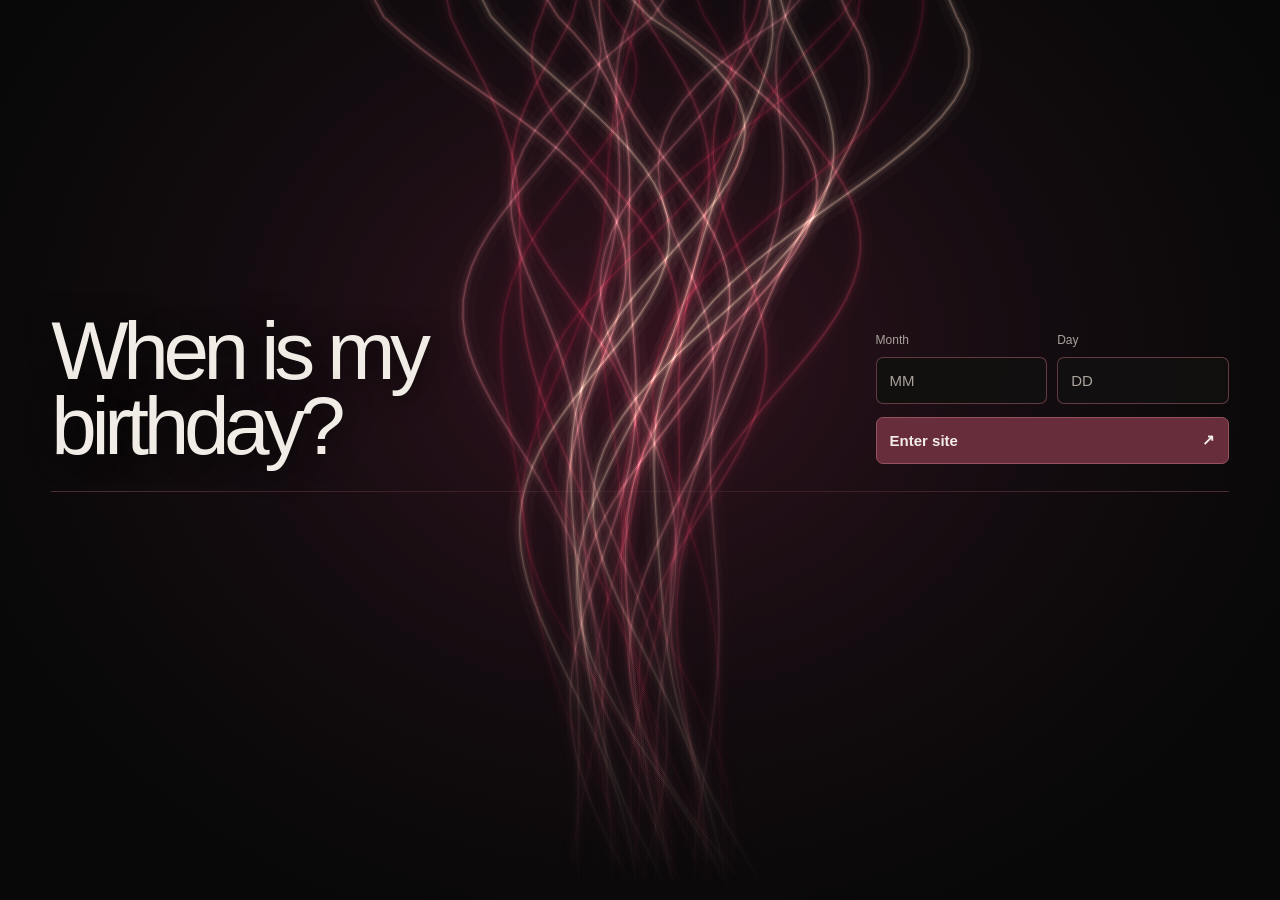
==== commit 765e07d6: "Match the birthday entrance to the portfolio palette" ====
--- a/birthday.html
+++ b/birthday.html
@@ -3,18 +3,17 @@
 <head>
   <meta charset="utf-8">
   <meta name="viewport" content="width=device-width, initial-scale=1">
-  <meta name="theme-color" content="#03051b">
+  <meta name="theme-color" content="#080808">
   <meta name="robots" content="noindex">
   <link rel="icon" href="data:,">
   <link rel="stylesheet" href="site.css">
-  <title>Birthday | Ahmed Khalil Daoudi</title>
+  <title>When is my birthday?</title>
   <script src="birthday.js" defer></script>
   <script src="birthday-light.js" defer></script>
 </head>
 <body class="birthday-entry">
   <main class="birthday-page" aria-labelledby="birthday-title">
     <canvas class="birthday-light" aria-hidden="true"></canvas>
-    <header class="birthday-masthead"><span aria-hidden="true"></span> Ahmed Khalil Daoudi</header>
     <section class="birthday-content" aria-labelledby="birthday-title">
       <h1 id="birthday-title">When is my<br>birthday?</h1>
       <form id="birthday-form">
@@ -23,7 +22,6 @@
         <button type="submit">Enter site <span aria-hidden="true">↗</span></button>
       </form>
     </section>
-    <div class="birthday-wordmark" aria-hidden="true">Daoudi</div>
   </main>
   <audio id="birthday-audio" src="assets/birthday-soundtrack.m4a" preload="none" loop></audio>
 </body>
--- a/site.css
+++ b/site.css
@@ -198,64 +198,47 @@
     }
 
 .birthday-locked body { display:none; }
-.birthday-entry { background:#03051b; color:#f4f6ff; }
+.birthday-entry { background:var(--bg); color:var(--ink); }
 .birthday-page {
   position:relative; isolation:isolate; min-height:100svh; overflow:hidden;
-  padding:0 clamp(20px,2.5vw,42px);
-  background:radial-gradient(ellipse at 50% 39%,#101b55 0,#060a2b 40%,#020416 79%);
+  display:grid; align-content:center; padding:32px clamp(20px,4vw,64px) 14svh;
+  background:radial-gradient(ellipse at 50% 39%,#31131e 0,#140c10 44%,var(--bg) 79%);
   font-family:"Helvetica Neue",Arial,sans-serif;
 }
 .birthday-light { position:absolute; inset:0; width:100%; height:100%; z-index:-1; pointer-events:none; }
-.birthday-masthead {
-  min-height:72px; display:flex; align-items:center; gap:10px;
-  font-size:14px; font-weight:500; letter-spacing:-.01em;
-}
-.birthday-masthead span {
-  width:8px; height:8px; border-radius:2px; background:#4364ff;
-  box-shadow:10px 0 #f6f7ff,0 10px #f6f7ff,10px 10px #4364ff;
-  margin:0 10px 10px 0;
-}
 .birthday-content {
   position:relative; display:grid; grid-template-columns:minmax(0,1fr) minmax(250px,30%);
-  align-items:end; gap:24px; margin-top:clamp(56px,17vh,205px); padding-bottom:28px;
+  align-items:end; gap:24px; padding-bottom:28px;
 }
 .birthday-content::after {
   content:""; position:absolute; inset:auto 0 0; height:1px;
-  background:linear-gradient(90deg,#8298d36b,#afc6ff22,#8298d36b);
+  background:linear-gradient(90deg,#b967745f,#b967741d,#b967745f);
 }
 .birthday-content h1 {
   margin:0; font-size:clamp(46px,6.4vw,106px); line-height:.91; font-weight:300;
-  letter-spacing:-.065em; text-shadow:0 0 28px #060822;
+  letter-spacing:-.065em; text-shadow:0 0 28px #080808;
 }
 #birthday-form { display:grid; grid-template-columns:repeat(2,minmax(0,1fr)); gap:10px; }
-#birthday-form label { display:grid; gap:7px; color:#d1d9f8; font-size:12px; font-weight:500; }
+#birthday-form label { display:grid; gap:7px; color:var(--muted); font-size:12px; font-weight:500; }
 #birthday-form :is(input,button) {
   width:100%; min-width:0; height:47px; padding:0 13px; border-radius:7px;
-  color:#f3f5ff; font:15px "Helvetica Neue",Arial,sans-serif;
+  color:var(--ink); font:15px "Helvetica Neue",Arial,sans-serif;
 }
 #birthday-form input {
-  appearance:textfield; border:1px solid #7786be80; background:#080e2ee0;
+  appearance:textfield; border:1px solid #b967747d; background:#121110eb;
   font-variant-numeric:tabular-nums;
 }
 #birthday-form input::-webkit-inner-spin-button { appearance:none; }
-#birthday-form input::placeholder { color:#a0accd; }
+#birthday-form input::placeholder { color:var(--muted); }
 #birthday-form button {
   grid-column:1/-1; display:flex; align-items:center; justify-content:space-between;
-  margin-top:3px; border:1px solid #4b63fd; background:#2444f3; cursor:pointer; font-weight:600;
-}
-#birthday-form button:hover { background:#3c56ff; }
-#birthday-form :is(input,button):focus-visible { outline:2px solid #a4d6ff; outline-offset:3px; }
-.birthday-wordmark {
-  position:absolute; z-index:-1; pointer-events:none; inset:auto 0 -.16em; text-align:center;
-  font-size:34vw; font-weight:200; line-height:.82; letter-spacing:-.078em;
-  background:linear-gradient(170deg,#edf2ff 0,#8794b6 29%,#182346 65%,#e2e9ff 100%);
-  color:#8493ba; background-clip:text; -webkit-text-fill-color:transparent;
-}
+  margin-top:3px; border:1px solid #975260; background:#672d3a; cursor:pointer; font-weight:600;
+}
+#birthday-form button:hover { background:#80394a; }
+#birthday-form :is(input,button):focus-visible { outline:2px solid var(--accent); outline-offset:3px; }
 @media(max-width:650px) {
   .birthday-page { min-height:max(100svh,550px); }
-  .birthday-masthead { min-height:58px; }
-  .birthday-content { grid-template-columns:1fr; gap:clamp(27px,7vh,60px); margin-top:clamp(42px,12vh,100px); padding-bottom:20px; }
+  .birthday-content { grid-template-columns:1fr; gap:clamp(27px,7vh,60px); padding-bottom:20px; }
   .birthday-content h1 { font-size:clamp(49px,13vw,77px); }
   #birthday-form { width:min(100%,360px); }
-  .birthday-wordmark { font-size:36vw; inset-block-end:-.1em; }
-}
+}
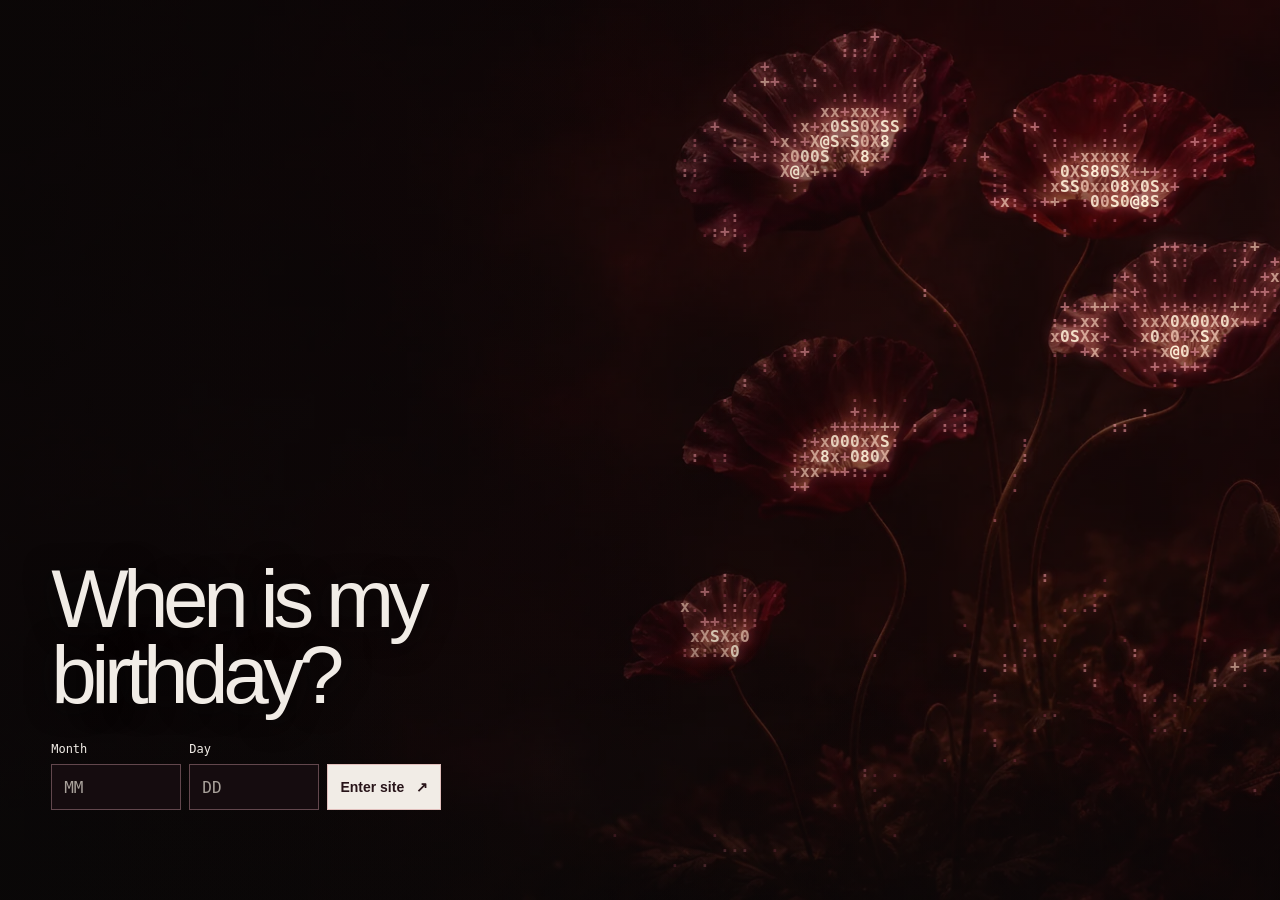
==== commit 2741026b: "Rebuild the birthday entrance around an ASCII floral hero" ====
--- a/birthday.html
+++ b/birthday.html
@@ -9,11 +9,13 @@
   <link rel="stylesheet" href="site.css">
   <title>When is my birthday?</title>
   <script src="birthday.js" defer></script>
-  <script src="birthday-light.js" defer></script>
+  <script src="birthday-ascii.js" defer></script>
 </head>
 <body class="birthday-entry">
   <main class="birthday-page" aria-labelledby="birthday-title">
-    <canvas class="birthday-light" aria-hidden="true"></canvas>
+    <div class="birthday-art" aria-hidden="true">
+      <canvas class="birthday-ascii"></canvas>
+    </div>
     <section class="birthday-content" aria-labelledby="birthday-title">
       <h1 id="birthday-title">When is my<br>birthday?</h1>
       <form id="birthday-form">
--- a/site.css
+++ b/site.css
@@ -200,45 +200,54 @@
 .birthday-locked body { display:none; }
 .birthday-entry { background:var(--bg); color:var(--ink); }
 .birthday-page {
-  position:relative; isolation:isolate; min-height:100svh; overflow:hidden;
-  display:grid; align-content:center; padding:32px clamp(20px,4vw,64px) 14svh;
-  background:radial-gradient(ellipse at 50% 39%,#31131e 0,#140c10 44%,var(--bg) 79%);
+  position:relative; isolation:isolate; display:grid; align-items:end; min-height:100svh;
+  overflow:hidden; padding:clamp(22px,4vw,64px) clamp(22px,4vw,64px) clamp(46px,10vh,110px);
   font-family:"Helvetica Neue",Arial,sans-serif;
 }
-.birthday-light { position:absolute; inset:0; width:100%; height:100%; z-index:-1; pointer-events:none; }
-.birthday-content {
-  position:relative; display:grid; grid-template-columns:minmax(0,1fr) minmax(250px,30%);
-  align-items:end; gap:24px; padding-bottom:28px;
-}
-.birthday-content::after {
-  content:""; position:absolute; inset:auto 0 0; height:1px;
-  background:linear-gradient(90deg,#b967745f,#b967741d,#b967745f);
-}
+.birthday-art {
+  position:absolute; inset:0; z-index:-1; pointer-events:none;
+  background:linear-gradient(#13080a91,#13080a91),
+    #170b0d url("assets/birthday-flowers.webp") center / cover no-repeat;
+}
+.birthday-art::after {
+  content:""; position:absolute; inset:0;
+  background:linear-gradient(90deg,#08080880,transparent 72%),
+    linear-gradient(0deg,#08080877,transparent 31%);
+}
+.birthday-ascii { position:absolute; inset:0; width:100%; height:100%; filter:drop-shadow(0 0 6px #f06478); }
+.birthday-content { width:min(100%,550px); }
 .birthday-content h1 {
-  margin:0; font-size:clamp(46px,6.4vw,106px); line-height:.91; font-weight:300;
-  letter-spacing:-.065em; text-shadow:0 0 28px #080808;
-}
-#birthday-form { display:grid; grid-template-columns:repeat(2,minmax(0,1fr)); gap:10px; }
-#birthday-form label { display:grid; gap:7px; color:var(--muted); font-size:12px; font-weight:500; }
+  margin:0 0 28px; font-size:clamp(48px,6.4vw,98px); line-height:.93;
+  font-weight:500; letter-spacing:-.067em; text-shadow:0 2px 28px #080808;
+}
+#birthday-form {
+  width:min(100%,390px); display:grid; grid-template-columns:1fr 1fr auto; align-items:end; gap:8px;
+}
+#birthday-form label {
+  display:grid; min-width:0; gap:6px; color:var(--ink); font:12px/1.4 ui-monospace,monospace;
+}
 #birthday-form :is(input,button) {
-  width:100%; min-width:0; height:47px; padding:0 13px; border-radius:7px;
-  color:var(--ink); font:15px "Helvetica Neue",Arial,sans-serif;
+  width:100%; min-width:0; min-height:46px; padding:0 12px; border-radius:0;
 }
 #birthday-form input {
-  appearance:textfield; border:1px solid #b967747d; background:#121110eb;
-  font-variant-numeric:tabular-nums;
+  appearance:textfield; border:1px solid #a77c8587; background:#160d10e8; color:var(--ink);
+  font:16px ui-monospace,monospace; font-variant-numeric:tabular-nums;
 }
 #birthday-form input::-webkit-inner-spin-button { appearance:none; }
 #birthday-form input::placeholder { color:var(--muted); }
 #birthday-form button {
-  grid-column:1/-1; display:flex; align-items:center; justify-content:space-between;
-  margin-top:3px; border:1px solid #975260; background:#672d3a; cursor:pointer; font-weight:600;
-}
-#birthday-form button:hover { background:#80394a; }
-#birthday-form :is(input,button):focus-visible { outline:2px solid var(--accent); outline-offset:3px; }
+  display:flex; align-items:center; justify-content:space-between; gap:12px;
+  border:1px solid #e1bfbc; background:var(--ink); color:#281419;
+  font:600 14px "Helvetica Neue",Arial,sans-serif; cursor:pointer;
+}
+#birthday-form button:hover { background:#f0ced2; }
+#birthday-form :is(input,button):focus-visible { outline:2px solid #f2a3aa; outline-offset:3px; }
 @media(max-width:650px) {
-  .birthday-page { min-height:max(100svh,550px); }
-  .birthday-content { grid-template-columns:1fr; gap:clamp(27px,7vh,60px); padding-bottom:20px; }
-  .birthday-content h1 { font-size:clamp(49px,13vw,77px); }
-  #birthday-form { width:min(100%,360px); }
-}
+  .birthday-page { min-height:max(100svh,510px); padding-bottom:max(42px,env(safe-area-inset-bottom)); }
+  .birthday-art { background-position:center,78% center; }
+  .birthday-art::after {
+    background:linear-gradient(0deg,#080808 2%,#080808ad 32%,transparent 65%),
+      linear-gradient(90deg,#0808084d,transparent 80%);
+  }
+  .birthday-content h1 { font-size:clamp(47px,12vw,73px); margin-bottom:23px; }
+}
